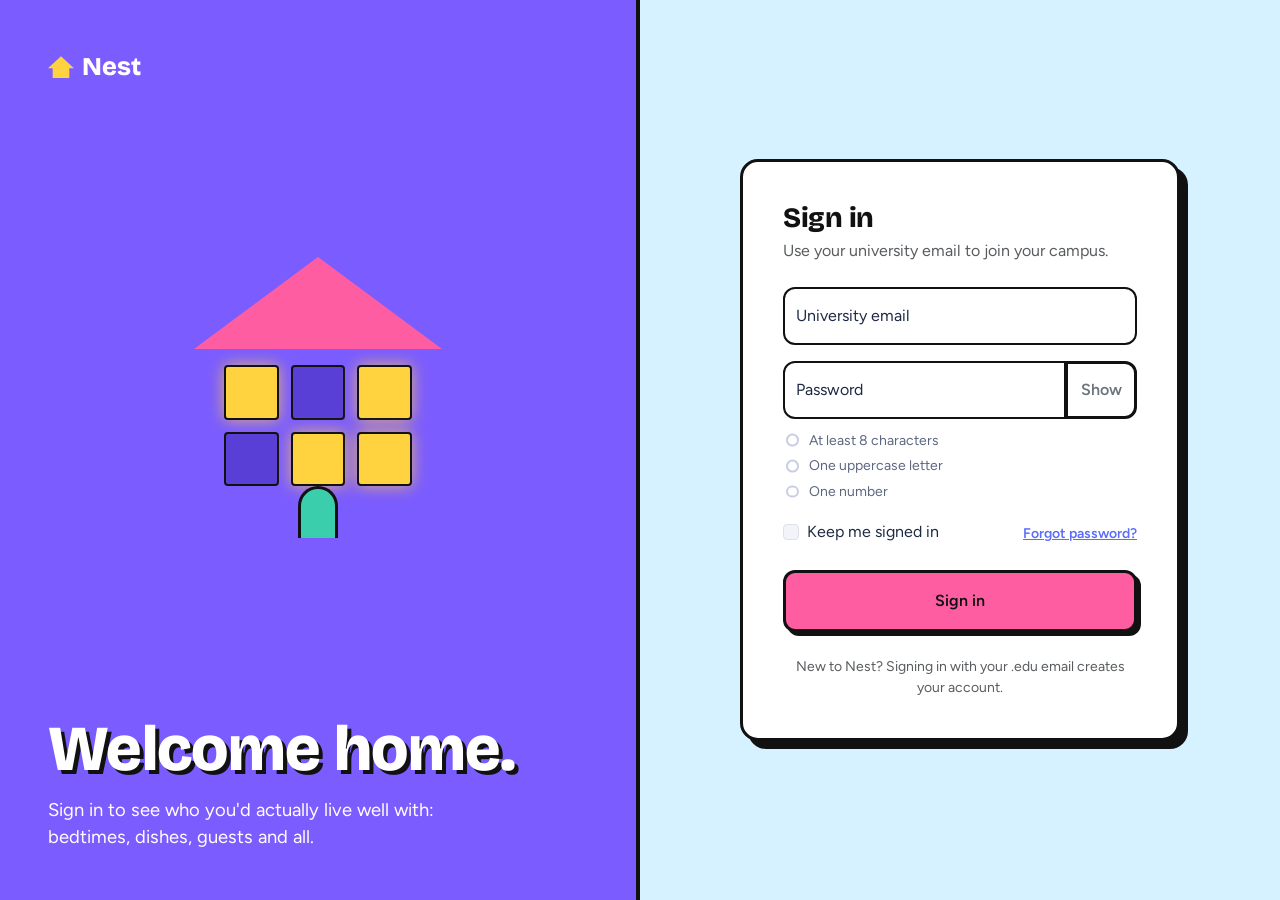
==== nest-roommate-matchmaker-pop/nest-roommate-matchmaker/index.html @ 1269d37a "first commit" ====
<!DOCTYPE html>
<html lang="en">
<head>
  <meta charset="UTF-8">
  <meta name="viewport" content="width=device-width, initial-scale=1">
  <title>Sign in | Nest Roommate Matchmaker</title>

  <!-- Bootstrap 5 -->
  <link href="https://cdn.jsdelivr.net/npm/bootstrap@5.3.2/dist/css/bootstrap.min.css" rel="stylesheet">
  <!-- Fonts -->
  <link rel="preconnect" href="https://fonts.googleapis.com">
  <link rel="preconnect" href="https://fonts.gstatic.com" crossorigin>
  <link href="https://fonts.googleapis.com/css2?family=Bricolage+Grotesque:opsz,wght@12..96,500;12..96,700;12..96,800&family=Figtree:wght@400;500;600;700&display=swap" rel="stylesheet">
  <!-- Custom styles -->
  <link href="css/style.css" rel="stylesheet">
</head>
<body class="login-page">

  <div class="container-fluid">
    <div class="row min-vh-100">

      <!-- Left: brand panel with the night-time house (hidden detail on small screens) -->
      <aside class="col-lg-6 login-brand d-flex flex-column justify-content-between p-4 p-md-5">
        <a href="index.html" class="brand-mark text-decoration-none">
          <span class="brand-roof" aria-hidden="true"></span> Nest
        </a>

        <div class="text-center my-4 d-none d-md-block">
          <div class="house house-static mx-auto" aria-hidden="true">
            <div class="house-roof"></div>
            <div class="house-body">
              <span class="window lit"></span>
              <span class="window"></span>
              <span class="window lit"></span>
              <span class="window"></span>
              <span class="window lit"></span>
              <span class="window lit"></span>
            </div>
            <div class="house-door"></div>
          </div>
        </div>

        <div>
          <h1 class="login-headline">Welcome home.</h1>
          <p class="login-sub mb-0">Sign in to see who you'd actually live well with: bedtimes, dishes, guests and all.</p>
        </div>
      </aside>

      <!-- Right: login form -->
      <main class="col-lg-6 d-flex align-items-center justify-content-center p-4 p-md-5">
        <div class="login-card w-100">
          <h2 class="h3 mb-1">Sign in</h2>
          <p class="text-body-secondary mb-4">Use your university email to join your campus.</p>

          <!-- Error summary (Bootstrap alert) -->
          <div id="loginAlert" class="alert alert-danger d-none" role="alert" aria-live="assertive"></div>

          <form id="loginForm" novalidate>
            <!-- Email (floating label) -->
            <div class="form-floating mb-3">
              <input type="email" class="form-control" id="email" placeholder="name@university.edu" autocomplete="email" aria-describedby="emailFeedback">
              <label for="email">University email</label>
              <div id="emailFeedback" class="invalid-feedback"></div>
            </div>

            <!-- Password with show/hide (input group) -->
            <div class="input-group has-validation mb-2">
              <div class="form-floating">
                <input type="password" class="form-control" id="password" placeholder="Password" autocomplete="current-password" aria-describedby="passwordFeedback passwordRules">
                <label for="password">Password</label>
              </div>
              <button class="btn btn-outline-secondary toggle-pass" type="button" id="togglePassword" aria-label="Show password" aria-pressed="false">Show</button>
              <div id="passwordFeedback" class="invalid-feedback"></div>
            </div>

            <!-- Live password checklist (list group) -->
            <ul id="passwordRules" class="list-group list-group-flush rule-list mb-3" aria-label="Password requirements">
              <li class="list-group-item" data-rule="length">At least 8 characters</li>
              <li class="list-group-item" data-rule="upper">One uppercase letter</li>
              <li class="list-group-item" data-rule="number">One number</li>
            </ul>

            <div class="d-flex justify-content-between align-items-center mb-4">
              <div class="form-check">
                <input class="form-check-input" type="checkbox" id="rememberMe">
                <label class="form-check-label" for="rememberMe">Keep me signed in</label>
              </div>
              <a href="#" class="small link-nest" data-bs-toggle="modal" data-bs-target="#forgotModal">Forgot password?</a>
            </div>

            <button type="submit" id="loginBtn" class="btn btn-nest w-100 py-3">
              <span class="spinner-border spinner-border-sm me-2 d-none" role="status" aria-hidden="true"></span>
              <span class="btn-label">Sign in</span>
            </button>
          </form>

          <p class="text-center small text-body-secondary mt-4 mb-0">
            New to Nest? Signing in with your .edu email creates your account.
          </p>
        </div>
      </main>
    </div>
  </div>

  <!-- Forgot password (Bootstrap modal) -->
  <div class="modal fade" id="forgotModal" tabindex="-1" aria-labelledby="forgotTitle" aria-hidden="true">
    <div class="modal-dialog modal-dialog-centered">
      <div class="modal-content">
        <div class="modal-header">
          <h2 class="modal-title h5" id="forgotTitle">Reset your password</h2>
          <button type="button" class="btn-close" data-bs-dismiss="modal" aria-label="Close"></button>
        </div>
        <form id="forgotForm" novalidate>
          <div class="modal-body">
            <div id="forgotSuccess" class="alert alert-success d-none" role="status"></div>
            <label for="forgotEmail" class="form-label">University email</label>
            <input type="email" class="form-control" id="forgotEmail" placeholder="name@university.edu" aria-describedby="forgotFeedback">
            <div id="forgotFeedback" class="invalid-feedback"></div>
          </div>
          <div class="modal-footer">
            <button type="button" class="btn btn-outline-secondary" data-bs-dismiss="modal">Cancel</button>
            <button type="submit" class="btn btn-nest">Send reset link</button>
          </div>
        </form>
      </div>
    </div>
  </div>

  <script src="https://cdn.jsdelivr.net/npm/bootstrap@5.3.2/dist/js/bootstrap.bundle.min.js"></script>
  <script src="js/login.js"></script>
</body>
</html>
---- nest-roommate-matchmaker-pop/nest-roommate-matchmaker/css/style.css ----
/* ===== Nest design tokens ===== */
:root {
  --nest-ink: #1E2A44;       /* night sky, text */
  --nest-wall: #F2F4FA;      /* cool wall white, page background */
  --nest-lamp: #FFC94A;      /* a lit window */
  --nest-violet: #5B6CFF;    /* roof, primary actions */
  --nest-rose: #F36F8F;      /* warmth, small accents */
  --nest-muted: #5D6880;

  --font-display: "Bricolage Grotesque", "Trebuchet MS", sans-serif;
  --font-body: "Figtree", "Segoe UI", system-ui, -apple-system, sans-serif;

  --bs-body-font-family: var(--font-body);
  --bs-body-color: var(--nest-ink);
  --bs-body-bg: var(--nest-wall);
  --bs-link-color-rgb: 91, 108, 255;
  --bs-border-radius: 0.75rem;
}

body {
  font-family: var(--font-body);
  color: var(--nest-ink);
  background-color: var(--nest-wall);
}

h1, h2, h3, h4, h5, .h1, .h2, .h3, .h4, .h5 {
  font-family: var(--font-display);
  color: var(--nest-ink);
  letter-spacing: -0.01em;
}

a:focus-visible,
button:focus-visible,
.btn:focus-visible,
.badge:focus-visible {
  outline: 3px solid var(--nest-violet);
  outline-offset: 2px;
}

/* ===== Brand mark ===== */
.brand-mark {
  font-family: var(--font-display);
  font-weight: 800;
  font-size: 1.6rem;
  color: var(--nest-ink);
  display: inline-flex;
  align-items: center;
  gap: 0.5rem;
}

.brand-roof {
  width: 26px;
  height: 22px;
  background: var(--nest-violet);
  clip-path: polygon(50% 0, 100% 55%, 82% 55%, 82% 100%, 18% 100%, 18% 55%, 0 55%);
  display: inline-block;
}

.small-mark { font-size: 1.1rem; }

/* ===== Buttons (custom Nest style on top of Bootstrap buttons) ===== */
.btn { background-image: none; font-weight: 600; }

.btn-nest {
  --bs-btn-bg: var(--nest-violet);
  --bs-btn-border-color: var(--nest-violet);
  --bs-btn-color: #fff;
  --bs-btn-hover-bg: #4655e6;
  --bs-btn-hover-border-color: #4655e6;
  --bs-btn-hover-color: #fff;
  --bs-btn-active-bg: #3a48c9;
  --bs-btn-active-border-color: #3a48c9;
  --bs-btn-active-color: #fff;
  --bs-btn-disabled-bg: var(--nest-violet);
  --bs-btn-disabled-border-color: var(--nest-violet);
  --bs-btn-disabled-color: #fff;
}

.btn-outline-nest {
  --bs-btn-color: var(--nest-ink);
  --bs-btn-border-color: #C9CFE3;
  --bs-btn-bg: #fff;
  --bs-btn-hover-bg: #E6E9FF;
  --bs-btn-hover-color: var(--nest-ink);
  --bs-btn-hover-border-color: var(--nest-violet);
  --bs-btn-active-bg: var(--nest-ink);
  --bs-btn-active-color: #fff;
  --bs-btn-active-border-color: var(--nest-ink);
}

/* Selected answers in the match meter */
.btn-check:checked + .btn-outline-nest {
  background-color: var(--nest-ink);
  border-color: var(--nest-ink);
  color: #fff;
}

.link-nest { color: var(--nest-violet); font-weight: 600; }

/* ===== The house (signature element) ===== */
.house {
  width: 170px;
  margin: 0 auto;
  position: relative;
}

.house-roof {
  height: 70px;
  background: var(--nest-violet);
  clip-path: polygon(50% 0, 100% 100%, 0 100%);
  margin: 0 -14px;
}

.house-body {
  background: #2C3B5E;
  padding: 16px 16px 0;
  display: grid;
  grid-template-columns: repeat(3, 1fr);
  gap: 12px;
}

.window {
  aspect-ratio: 1;
  background: #3D4E75;
  border-radius: 4px;
  transition: background-color 0.45s ease, box-shadow 0.45s ease;
}

.window.lit {
  background: var(--nest-lamp);
  box-shadow: 0 0 16px rgba(255, 201, 74, 0.75);
}

.house-door {
  width: 40px;
  height: 52px;
  margin: 0 auto;
  background: var(--nest-rose);
  border-radius: 20px 20px 0 0;
  position: relative;
  top: 0;
}

/* Ground line under the house */
.house::after {
  content: "";
  display: block;
  height: 8px;
  background: #2C3B5E;
  border-radius: 0 0 6px 6px;
}

/* ===== Login page ===== */
.login-page { background: var(--nest-wall); }

.login-brand {
  background: var(--nest-ink);
  color: #fff;
}

.login-brand .brand-mark { color: #fff; }
.login-brand .brand-roof { background: var(--nest-lamp); }

.house-static { width: 220px; }
.house-static .house-roof { height: 92px; }

.login-headline {
  font-family: var(--font-display);
  font-weight: 800;
  font-size: clamp(2.5rem, 5vw, 4.25rem);
  line-height: 1;
  color: #fff;
}

.login-sub {
  font-size: 1.15rem;
  color: #C9D2EA;
  max-width: 34ch;
  margin-top: 1rem;
}

.login-card {
  max-width: 440px;
  background: #fff;
  padding: 2.5rem;
  border-radius: 1.25rem;
  border: 1px solid #DFE3F0;
}

.toggle-pass { min-width: 72px; }

.rule-list .list-group-item {
  background: transparent;
  border: 0;
  padding: 0.15rem 0 0.15rem 1.6rem;
  font-size: 0.875rem;
  color: var(--nest-muted);
  position: relative;
}

.rule-list .list-group-item::before {
  content: "";
  position: absolute;
  left: 0.2rem;
  top: 50%;
  width: 0.8rem;
  height: 0.8rem;
  border-radius: 50%;
  border: 2px solid #C9CFE3;
  transform: translateY(-50%);
}

.rule-list .list-group-item.met { color: #1E7B4F; }

.rule-list .list-group-item.met::before {
  background: #2BB59A;
  border-color: #2BB59A;
}

/* ===== Navbar ===== */
.nest-nav {
  background: rgba(242, 244, 250, 0.94);
  backdrop-filter: blur(6px);
  border-bottom: 1px solid #DFE3F0;
}

.nest-nav .nav-link {
  color: var(--nest-ink);
  font-weight: 500;
}

.nest-nav .nav-link:hover { color: var(--nest-violet); }

/* ===== Hero ===== */
.hero-title {
  font-weight: 800;
  font-size: clamp(2.4rem, 5.2vw, 4rem);
  line-height: 1.02;
  max-width: 14ch;
}

.hero-lede {
  font-size: 1.15rem;
  color: var(--nest-muted);
  max-width: 46ch;
  margin-top: 1.25rem;
}

.meter-card {
  background: #fff;
  border: 1px solid #DFE3F0;
  border-radius: 1.5rem;
  padding: 1.75rem;
}

.meter-q {
  font-size: 0.95rem;
  font-weight: 600;
  margin-bottom: 0.4rem;
}

.match-score {
  font-family: var(--font-display);
  font-weight: 800;
  font-size: 2.5rem;
  line-height: 1;
}

/* ===== Section headings ===== */
.section-title {
  font-weight: 700;
  font-size: clamp(1.75rem, 3vw, 2.4rem);
}

/* ===== Filter pills ===== */
.nest-pills {
  gap: 0.35rem;
  flex-wrap: wrap;
}

.nest-pills .nav-link {
  color: var(--nest-ink);
  background: #fff;
  border: 1px solid #DFE3F0;
  border-radius: 999px;
  font-weight: 500;
}

.nest-pills .nav-link.active {
  background: var(--nest-ink);
  border-color: var(--nest-ink);
  color: #fff;
}

/* ===== Profile cards ===== */
.profile-card {
  border: 1px solid #DFE3F0;
  border-radius: 1.25rem;
}

.avatar {
  width: 52px;
  height: 52px;
  border-radius: 50%;
  display: inline-flex;
  align-items: center;
  justify-content: center;
  color: #fff;
  font-family: var(--font-display);
  font-weight: 700;
  flex-shrink: 0;
}

.avatar-sm { width: 38px; height: 38px; font-size: 0.85rem; }

.habit-badge {
  background: #EEF0FA;
  color: var(--nest-ink);
  font-weight: 500;
  font-size: 0.8rem;
  padding: 0.45em 0.7em;
  border-radius: 999px;
  cursor: help;
}

.match-progress {
  height: 10px;
  background: #E6E9F4;
  border-radius: 999px;
}

.match-progress .progress-bar {
  background: var(--nest-lamp);
  color: var(--nest-ink);
  font-size: 0.7rem;
  font-weight: 700;
  border-radius: 999px;
}

#modalMatch { height: 18px; }

/* ===== Pagination ===== */
.nest-pagination .page-link {
  color: var(--nest-ink);
  border-color: #DFE3F0;
}

.nest-pagination .page-item.active .page-link {
  background: var(--nest-ink);
  border-color: var(--nest-ink);
  color: #fff;
}

/* ===== How it works ===== */
.how-section {
  background: var(--nest-ink);
  color: #DCE2F3;
}

.how-section .section-title,
.how-section h3 { color: #fff; }

.step-num {
  display: inline-flex;
  width: 44px;
  height: 44px;
  align-items: center;
  justify-content: center;
  border-radius: 50%;
  background: var(--nest-lamp);
  color: var(--nest-ink);
  font-family: var(--font-display);
  font-weight: 800;
  font-size: 1.25rem;
  margin-bottom: 1rem;
}

/* ===== Stories carousel ===== */
.stories {
  background: #fff;
  border: 1px solid #DFE3F0;
  border-radius: 1.5rem;
  padding: 3rem 4.5rem 3.5rem;
}

.story p {
  font-family: var(--font-display);
  font-weight: 500;
  font-size: clamp(1.2rem, 2.4vw, 1.65rem);
  line-height: 1.35;
  max-width: 40ch;
}

.story footer {
  color: var(--nest-muted);
  font-weight: 600;
  margin-top: 1rem;
}

.stories .carousel-indicators { margin-bottom: 1rem; }

.stories .carousel-indicators [data-bs-target] {
  background-color: var(--nest-ink);
  width: 10px;
  height: 10px;
  border-radius: 50%;
}

.stories .carousel-control-prev,
.stories .carousel-control-next { width: 3.5rem; }

.stories .carousel-control-prev-icon,
.stories .carousel-control-next-icon {
  filter: invert(1) grayscale(1) brightness(0.3);
}

/* ===== FAQ ===== */
.faq-section .accordion-item { border-color: #DFE3F0; }

.faq-section .accordion-button { font-weight: 600; }

.faq-section .accordion-button:not(.collapsed) {
  background: #E6E9FF;
  color: var(--nest-ink);
}

/* ===== Footer, toast, offcanvas ===== */
.nest-footer {
  border-top: 1px solid #DFE3F0;
  color: var(--nest-muted);
}

.nest-toast {
  background: var(--nest-ink);
  color: #fff;
  border: 0;
}

.nest-toast .btn-close { filter: invert(1); }

/* ================================================================
   POP STYLE (thick outlines, hard shadows, loud colors)
   These rules come after the base styles, so they win.
   ================================================================ */
:root {
  --pop-ink: #111;
  --pop-sky: #D6F1FF;
  --pop-yellow: #FFD23F;
  --pop-pink: #FF5DA2;
  --pop-mint: #3BCEAC;
  --pop-purple: #7B5CFF;
}
body, .login-page, .home-page { background: var(--pop-sky); }
h1, h2, h3, .h3, .h5 { color: var(--pop-ink); font-weight: 800; }

.btn {
  border: 3px solid var(--pop-ink) !important;
  box-shadow: 4px 4px 0 var(--pop-ink);
  border-radius: 12px;
  transition: transform .12s, box-shadow .12s;
}
.btn:hover { transform: translate(-2px, -2px); box-shadow: 6px 6px 0 var(--pop-ink); }
.btn:active { transform: translate(2px, 2px); box-shadow: 1px 1px 0 var(--pop-ink); }
.btn-nest { --bs-btn-bg: var(--pop-pink); --bs-btn-hover-bg: var(--pop-pink); --bs-btn-active-bg: var(--pop-pink); --bs-btn-color: var(--pop-ink); --bs-btn-hover-color: var(--pop-ink); --bs-btn-active-color: var(--pop-ink); --bs-btn-disabled-bg: var(--pop-pink); --bs-btn-disabled-color: var(--pop-ink); }
.btn-outline-nest { --bs-btn-bg: #fff; }
.btn-check:checked + .btn-outline-nest { background: var(--pop-yellow); color: var(--pop-ink); }
.btn-group > .btn { box-shadow: none; }
.btn-group { box-shadow: 4px 4px 0 var(--pop-ink); border-radius: 12px; }

.login-brand { background: var(--pop-purple); border-right: 4px solid var(--pop-ink); }
.login-headline { color: #fff; text-shadow: 4px 4px 0 var(--pop-ink); }
.login-sub { color: #fff; }
.login-card, .meter-card, .stories, .profile-card, .accordion {
  border: 3px solid var(--pop-ink);
  box-shadow: 8px 8px 0 var(--pop-ink);
  border-radius: 18px;
}
.form-control { border: 2px solid var(--pop-ink); background: #fff; }

.nest-nav { background: var(--pop-yellow); border-bottom: 3px solid var(--pop-ink); }
.brand-roof { background: var(--pop-pink); }
.login-brand .brand-roof { background: var(--pop-yellow); }
.hero-title { font-size: clamp(2.6rem, 5.6vw, 4.4rem); }
.meter-card { background: #fff; transform: rotate(1.5deg); }
.house-roof { background: var(--pop-pink); }
.house-body, .house::after { background: var(--pop-purple); }
.window { background: #5a3fd6; border: 2px solid var(--pop-ink); }
.window.lit { background: var(--pop-yellow); }
.house-door { background: var(--pop-mint); border: 3px solid var(--pop-ink); border-bottom: 0; }

#profileGrid > div:nth-child(3n+1) .profile-card { background: #FFF1A8; }
#profileGrid > div:nth-child(3n+2) .profile-card { background: #FFD1E6; }
#profileGrid > div:nth-child(3n+3) .profile-card { background: #C9F5EA; }
.profile-card:hover { transform: translate(-3px, -3px); box-shadow: 11px 11px 0 var(--pop-ink); transition: .15s; }
.avatar { border: 3px solid var(--pop-ink); }
.habit-badge { background: #fff; border: 2px solid var(--pop-ink); }
.match-progress { border: 2px solid var(--pop-ink); height: 16px; background: #fff; }
.match-progress .progress-bar { background: var(--pop-mint); border-radius: 0; }
.nest-pills .nav-link { border: 2px solid var(--pop-ink); }
.nest-pills .nav-link.active { background: var(--pop-purple); }
.how-section { background: var(--pop-pink); border-block: 4px solid var(--pop-ink); color: var(--pop-ink); }
.how-section .section-title, .how-section h3 { color: var(--pop-ink); }
.step-num { border: 3px solid var(--pop-ink); background: var(--pop-yellow); box-shadow: 3px 3px 0 var(--pop-ink); }
.faq-section .accordion-button:not(.collapsed) { background: var(--pop-yellow); }
.nest-toast { background: var(--pop-yellow); color: var(--pop-ink); border: 3px solid var(--pop-ink); box-shadow: 5px 5px 0 var(--pop-ink); }
.nest-toast .btn-close { filter: none; }

.input-group .btn { box-shadow: none; }

/* ===== Responsive tweaks ===== */
@media (max-width: 991.98px) {
  .login-brand { min-height: auto; }
  .hero-title { max-width: none; }
}

@media (max-width: 767.98px) {
  .login-headline { margin-top: 1.5rem; }
}

@media (max-width: 575.98px) {
  .login-card { padding: 1.5rem; }
  .meter-card { padding: 1.25rem; }
  .stories { padding: 2rem 1.25rem 3rem; }
  .stories .carousel-control-prev,
  .stories .carousel-control-next { display: none; }
}

@media (prefers-reduced-motion: reduce) {
  .window { transition: none; }
  * { scroll-behavior: auto !important; }
}
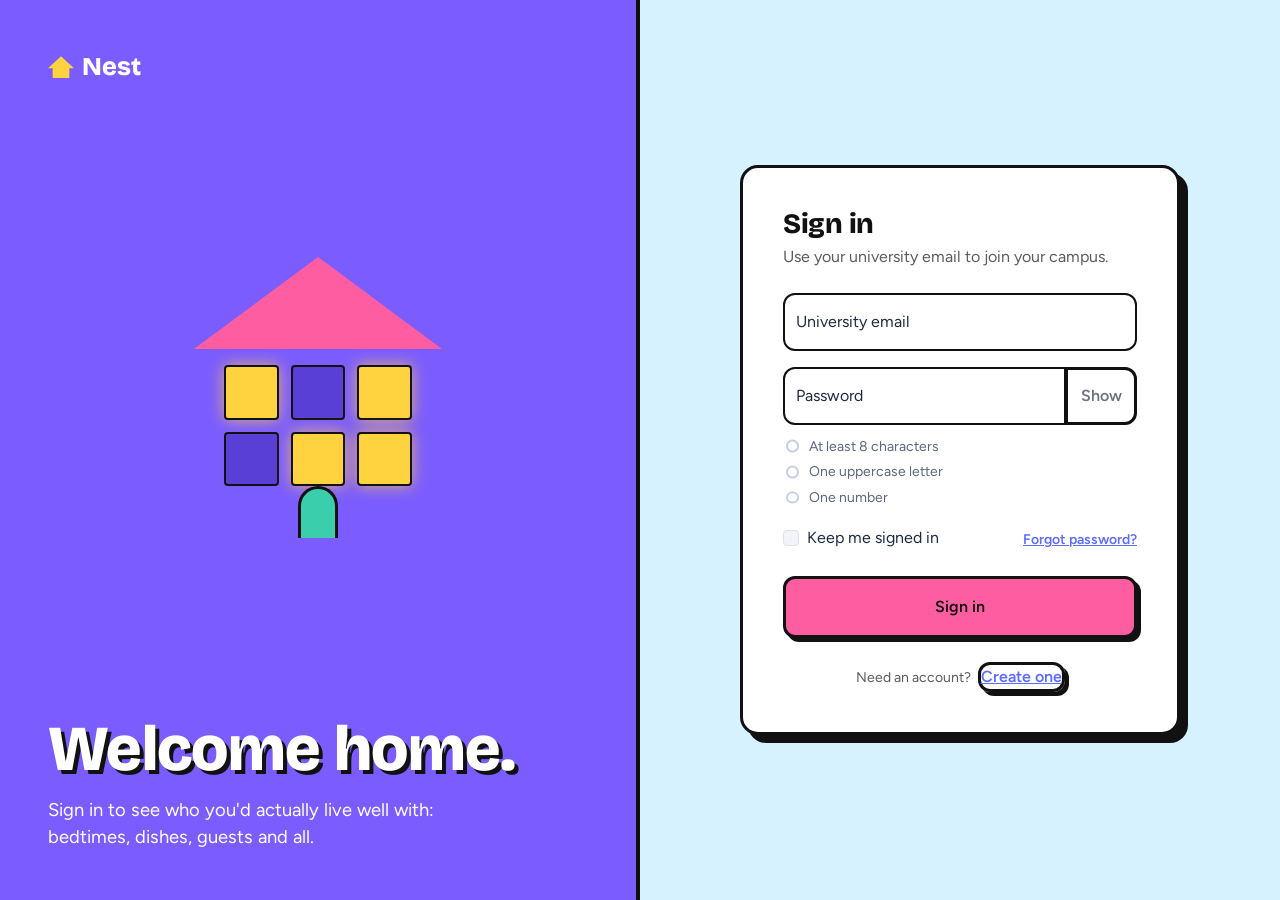
==== commit 99a74b59: "local storage fucntionality implemented" ====
--- a/nest-roommate-matchmaker-pop/nest-roommate-matchmaker/index.html
+++ b/nest-roommate-matchmaker-pop/nest-roommate-matchmaker/index.html
@@ -48,22 +48,19 @@
 
       <!-- Right: login form -->
       <main class="col-lg-6 d-flex align-items-center justify-content-center p-4 p-md-5">
-        <div class="login-card w-100">
+        <div class="login-card w-100" id="loginCard">
           <h2 class="h3 mb-1">Sign in</h2>
           <p class="text-body-secondary mb-4">Use your university email to join your campus.</p>
 
-          <!-- Error summary (Bootstrap alert) -->
           <div id="loginAlert" class="alert alert-danger d-none" role="alert" aria-live="assertive"></div>
 
           <form id="loginForm" novalidate>
-            <!-- Email (floating label) -->
             <div class="form-floating mb-3">
               <input type="email" class="form-control" id="email" placeholder="name@university.edu" autocomplete="email" aria-describedby="emailFeedback">
               <label for="email">University email</label>
               <div id="emailFeedback" class="invalid-feedback"></div>
             </div>
 
-            <!-- Password with show/hide (input group) -->
             <div class="input-group has-validation mb-2">
               <div class="form-floating">
                 <input type="password" class="form-control" id="password" placeholder="Password" autocomplete="current-password" aria-describedby="passwordFeedback passwordRules">
@@ -73,7 +70,6 @@
               <div id="passwordFeedback" class="invalid-feedback"></div>
             </div>
 
-            <!-- Live password checklist (list group) -->
             <ul id="passwordRules" class="list-group list-group-flush rule-list mb-3" aria-label="Password requirements">
               <li class="list-group-item" data-rule="length">At least 8 characters</li>
               <li class="list-group-item" data-rule="upper">One uppercase letter</li>
@@ -94,10 +90,64 @@
             </button>
           </form>
 
-          <p class="text-center small text-body-secondary mt-4 mb-0">
-            New to Nest? Signing in with your .edu email creates your account.
-          </p>
+          <div class="text-center small mt-4 mb-0">
+            <span class="text-body-secondary">Need an account?</span>
+            <button type="button" id="switchToRegister" class="btn btn-link link-nest p-0 ms-1 align-baseline">Create one</button>
+          </div>
         </div>
+
+        <div class="login-card w-100 d-none" id="registerCard">
+          <h2 class="h3 mb-1">Create account</h2>
+          <p class="text-body-secondary mb-4">Pick a username and set your campus password.</p>
+
+          <div id="registerAlert" class="alert alert-danger d-none" role="alert" aria-live="assertive"></div>
+
+          <form id="registerForm" novalidate>
+            <div class="form-floating mb-3">
+              <input type="text" class="form-control" id="registerUsername" placeholder="username" autocomplete="username" aria-describedby="registerUsernameFeedback">
+              <label for="registerUsername">Username</label>
+              <div id="registerUsernameFeedback" class="invalid-feedback"></div>
+            </div>
+
+            <div class="form-floating mb-3">
+              <input type="email" class="form-control" id="registerEmail" placeholder="name@university.edu" autocomplete="email" aria-describedby="registerEmailFeedback">
+              <label for="registerEmail">University email</label>
+              <div id="registerEmailFeedback" class="invalid-feedback"></div>
+            </div>
+
+            <div class="input-group has-validation mb-3">
+              <div class="form-floating">
+                <input type="password" class="form-control" id="registerPassword" placeholder="Password" autocomplete="new-password" aria-describedby="registerPasswordFeedback registerPasswordRules">
+                <label for="registerPassword">Password</label>
+              </div>
+              <button class="btn btn-outline-secondary toggle-pass" type="button" id="toggleRegisterPassword" aria-label="Show password" aria-pressed="false">Show</button>
+              <div id="registerPasswordFeedback" class="invalid-feedback"></div>
+            </div>
+
+            <ul id="registerPasswordRules" class="list-group list-group-flush rule-list mb-3" aria-label="Password requirements">
+              <li class="list-group-item" data-rule="length">At least 8 characters</li>
+              <li class="list-group-item" data-rule="upper">One uppercase letter</li>
+              <li class="list-group-item" data-rule="number">One number</li>
+            </ul>
+
+            <div class="form-floating mb-4">
+              <input type="password" class="form-control" id="registerConfirmPassword" placeholder="Confirm password" autocomplete="new-password" aria-describedby="registerConfirmPasswordFeedback">
+              <label for="registerConfirmPassword">Confirm password</label>
+              <div id="registerConfirmPasswordFeedback" class="invalid-feedback"></div>
+            </div>
+
+            <button type="submit" id="registerBtn" class="btn btn-nest w-100 py-3">
+              <span class="spinner-border spinner-border-sm me-2 d-none" role="status" aria-hidden="true"></span>
+              <span class="btn-label">Create account</span>
+            </button>
+          </form>
+
+          <div class="text-center small mt-4 mb-0">
+            <span class="text-body-secondary">Already have an account?</span>
+            <button type="button" id="switchToLogin" class="btn btn-link link-nest p-0 ms-1 align-baseline">Sign in</button>
+          </div>
+        </div>
+
       </main>
     </div>
   </div>
@@ -127,6 +177,7 @@
   </div>
 
   <script src="https://cdn.jsdelivr.net/npm/bootstrap@5.3.2/dist/js/bootstrap.bundle.min.js"></script>
+  <script src="js/auth.js"></script>
   <script src="js/login.js"></script>
 </body>
 </html>
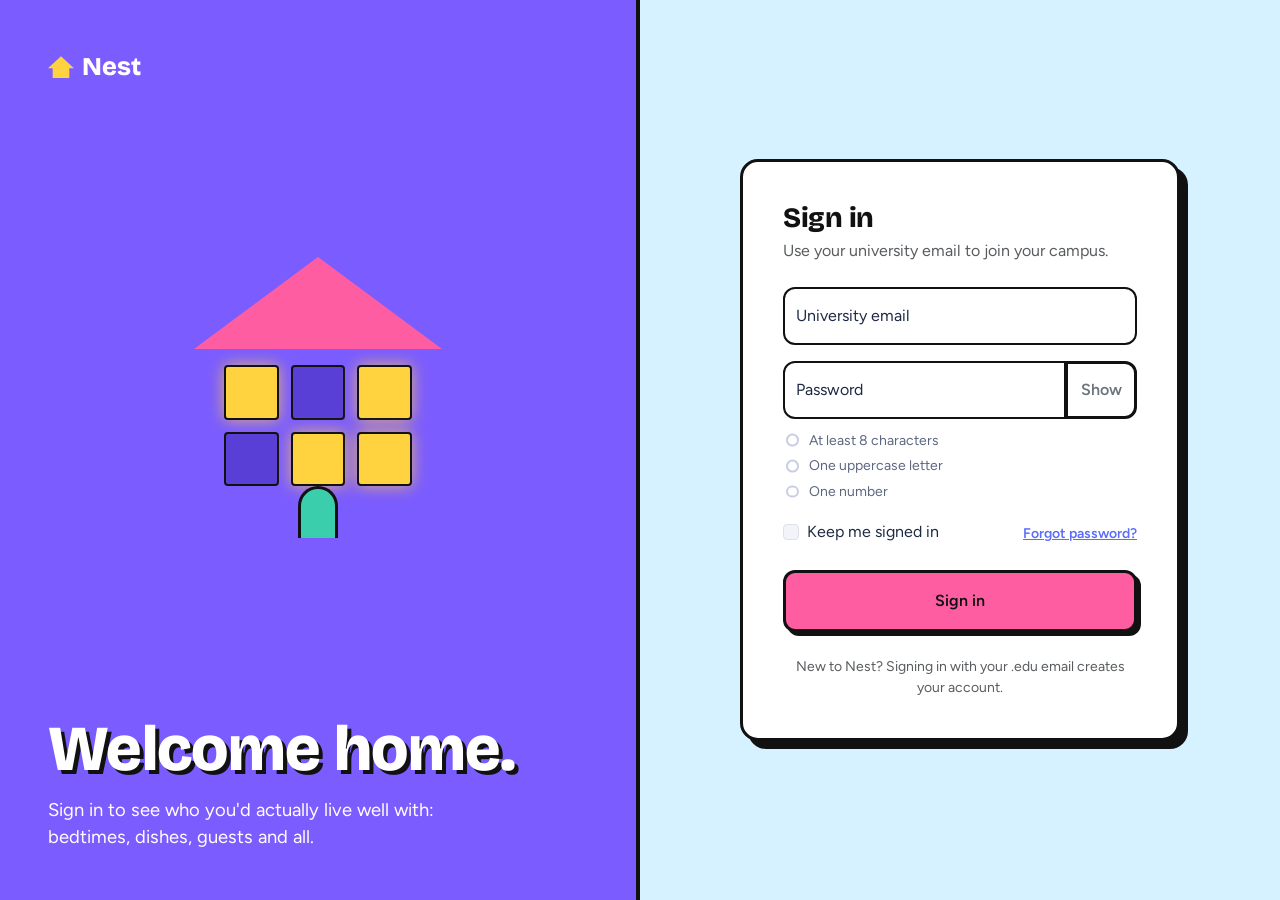
==== commit b71170ec: "some changes" ====
--- a/nest-roommate-matchmaker-pop/nest-roommate-matchmaker/index.html
+++ b/nest-roommate-matchmaker-pop/nest-roommate-matchmaker/index.html
@@ -48,19 +48,22 @@
 
       <!-- Right: login form -->
       <main class="col-lg-6 d-flex align-items-center justify-content-center p-4 p-md-5">
-        <div class="login-card w-100" id="loginCard">
+        <div class="login-card w-100">
           <h2 class="h3 mb-1">Sign in</h2>
           <p class="text-body-secondary mb-4">Use your university email to join your campus.</p>
 
+          <!-- Error summary (Bootstrap alert) -->
           <div id="loginAlert" class="alert alert-danger d-none" role="alert" aria-live="assertive"></div>
 
           <form id="loginForm" novalidate>
+            <!-- Email (floating label) -->
             <div class="form-floating mb-3">
               <input type="email" class="form-control" id="email" placeholder="name@university.edu" autocomplete="email" aria-describedby="emailFeedback">
               <label for="email">University email</label>
               <div id="emailFeedback" class="invalid-feedback"></div>
             </div>
 
+            <!-- Password with show/hide (input group) -->
             <div class="input-group has-validation mb-2">
               <div class="form-floating">
                 <input type="password" class="form-control" id="password" placeholder="Password" autocomplete="current-password" aria-describedby="passwordFeedback passwordRules">
@@ -70,6 +73,7 @@
               <div id="passwordFeedback" class="invalid-feedback"></div>
             </div>
 
+            <!-- Live password checklist (list group) -->
             <ul id="passwordRules" class="list-group list-group-flush rule-list mb-3" aria-label="Password requirements">
               <li class="list-group-item" data-rule="length">At least 8 characters</li>
               <li class="list-group-item" data-rule="upper">One uppercase letter</li>
@@ -90,64 +94,10 @@
             </button>
           </form>
 
-          <div class="text-center small mt-4 mb-0">
-            <span class="text-body-secondary">Need an account?</span>
-            <button type="button" id="switchToRegister" class="btn btn-link link-nest p-0 ms-1 align-baseline">Create one</button>
-          </div>
+          <p class="text-center small text-body-secondary mt-4 mb-0">
+            New to Nest? Signing in with your .edu email creates your account.
+          </p>
         </div>
-
-        <div class="login-card w-100 d-none" id="registerCard">
-          <h2 class="h3 mb-1">Create account</h2>
-          <p class="text-body-secondary mb-4">Pick a username and set your campus password.</p>
-
-          <div id="registerAlert" class="alert alert-danger d-none" role="alert" aria-live="assertive"></div>
-
-          <form id="registerForm" novalidate>
-            <div class="form-floating mb-3">
-              <input type="text" class="form-control" id="registerUsername" placeholder="username" autocomplete="username" aria-describedby="registerUsernameFeedback">
-              <label for="registerUsername">Username</label>
-              <div id="registerUsernameFeedback" class="invalid-feedback"></div>
-            </div>
-
-            <div class="form-floating mb-3">
-              <input type="email" class="form-control" id="registerEmail" placeholder="name@university.edu" autocomplete="email" aria-describedby="registerEmailFeedback">
-              <label for="registerEmail">University email</label>
-              <div id="registerEmailFeedback" class="invalid-feedback"></div>
-            </div>
-
-            <div class="input-group has-validation mb-3">
-              <div class="form-floating">
-                <input type="password" class="form-control" id="registerPassword" placeholder="Password" autocomplete="new-password" aria-describedby="registerPasswordFeedback registerPasswordRules">
-                <label for="registerPassword">Password</label>
-              </div>
-              <button class="btn btn-outline-secondary toggle-pass" type="button" id="toggleRegisterPassword" aria-label="Show password" aria-pressed="false">Show</button>
-              <div id="registerPasswordFeedback" class="invalid-feedback"></div>
-            </div>
-
-            <ul id="registerPasswordRules" class="list-group list-group-flush rule-list mb-3" aria-label="Password requirements">
-              <li class="list-group-item" data-rule="length">At least 8 characters</li>
-              <li class="list-group-item" data-rule="upper">One uppercase letter</li>
-              <li class="list-group-item" data-rule="number">One number</li>
-            </ul>
-
-            <div class="form-floating mb-4">
-              <input type="password" class="form-control" id="registerConfirmPassword" placeholder="Confirm password" autocomplete="new-password" aria-describedby="registerConfirmPasswordFeedback">
-              <label for="registerConfirmPassword">Confirm password</label>
-              <div id="registerConfirmPasswordFeedback" class="invalid-feedback"></div>
-            </div>
-
-            <button type="submit" id="registerBtn" class="btn btn-nest w-100 py-3">
-              <span class="spinner-border spinner-border-sm me-2 d-none" role="status" aria-hidden="true"></span>
-              <span class="btn-label">Create account</span>
-            </button>
-          </form>
-
-          <div class="text-center small mt-4 mb-0">
-            <span class="text-body-secondary">Already have an account?</span>
-            <button type="button" id="switchToLogin" class="btn btn-link link-nest p-0 ms-1 align-baseline">Sign in</button>
-          </div>
-        </div>
-
       </main>
     </div>
   </div>
@@ -177,7 +127,6 @@
   </div>
 
   <script src="https://cdn.jsdelivr.net/npm/bootstrap@5.3.2/dist/js/bootstrap.bundle.min.js"></script>
-  <script src="js/auth.js"></script>
   <script src="js/login.js"></script>
 </body>
 </html>
--- a/nest-roommate-matchmaker-pop/nest-roommate-matchmaker/css/style.css
+++ b/nest-roommate-matchmaker-pop/nest-roommate-matchmaker/css/style.css
@@ -338,6 +338,13 @@
 }
 
 #modalMatch { height: 18px; }
+
+/* Room photo figure in the profile modal (photos have mixed sizes, so crop to one height) */
+.room-photo {
+  width: 100%;
+  height: 220px;
+  object-fit: cover;
+}
 
 /* ===== Pagination ===== */
 .nest-pagination .page-link {
